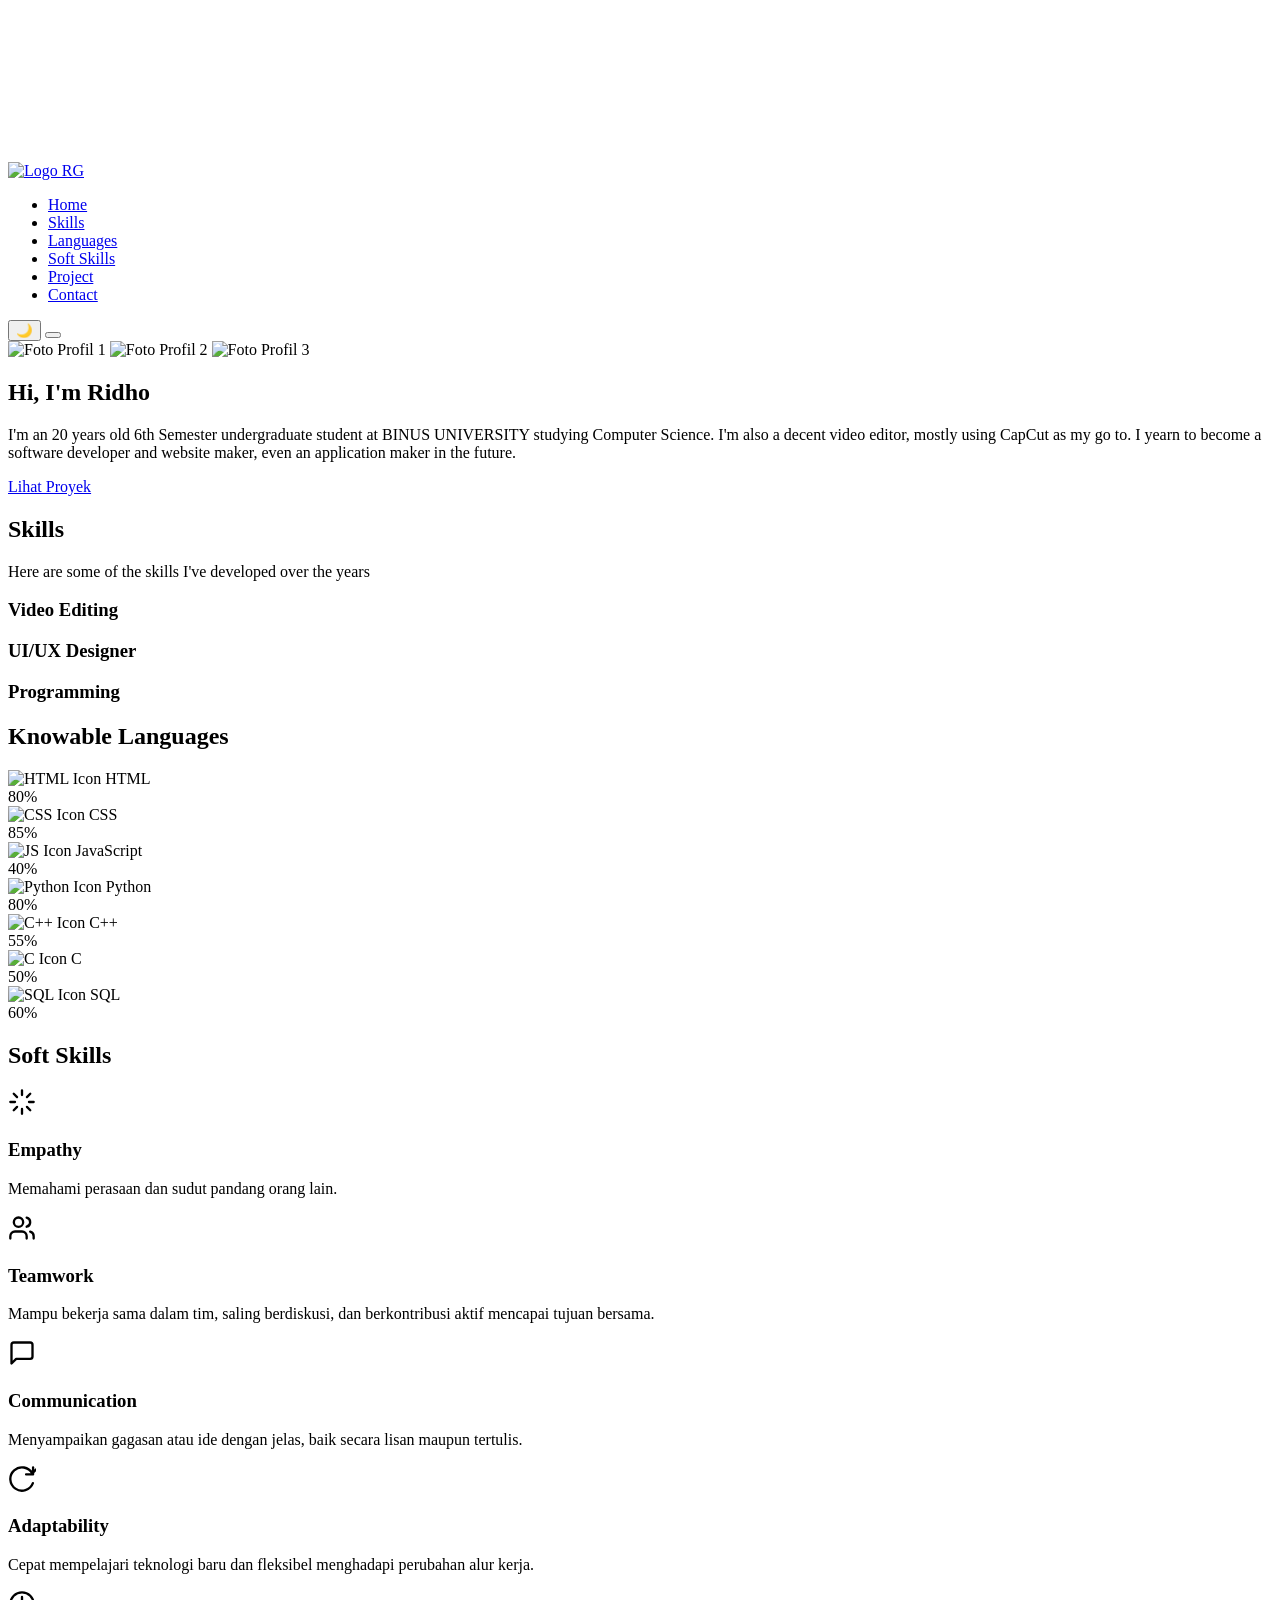
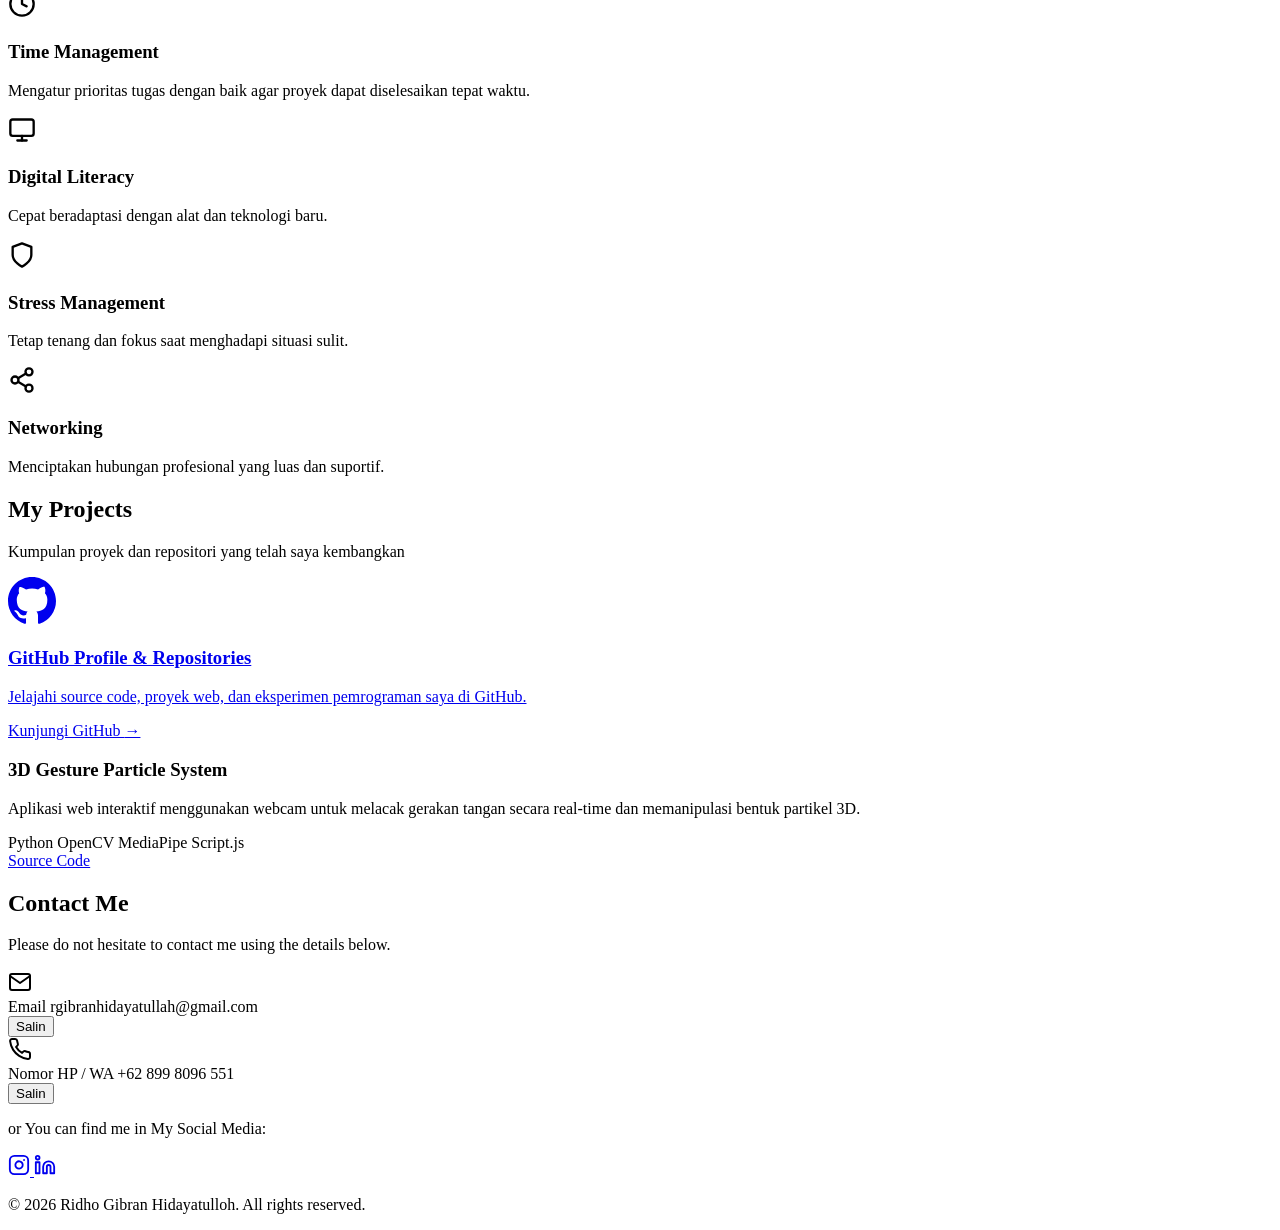
==== index.html @ fb64e838 "Add files via upload" ====
<!DOCTYPE html>
<html lang="id">
<head>
  <meta charset="UTF-8">
  <meta name="viewport" content="width=device-width, initial-scale=1.0">
  <title>Portofolio Ridho</title>
  
  <link rel="icon" type="image/png" href="/asset/logo background.png">
  <link rel="stylesheet" href="style.css">
</head>
<body>

  <canvas id="webgl-bg"></canvas>

  <nav class="navbar">
    <div class="logo">
      <a href="#home">
        <img src="/asset/logo background.png" alt="Logo RG" class="logo-img">
      </a>
    </div>

    <div class="nav-menu" id="nav-menu">
      <ul class="nav-links">
        <li><a href="#home" class="nav-item">Home</a></li>
        <li><a href="#skills" class="nav-item">Skills</a></li>
        <li><a href="#languages" class="nav-item">Languages</a></li>
        <li><a href="#soft-skills" class="nav-item">Soft Skills</a></li>
        <li><a href="#projects" class="nav-item">Project</a></li>
        <li><a href="#contact" class="nav-item">Contact</a></li>
      </ul>
    </div>

    <div class="nav-controls">
      <button id="theme-toggle" class="theme-btn" aria-label="Toggle Theme">🌙</button>
      <button class="hamburger" id="hamburger-btn" aria-label="Toggle Navigation">
        <span class="bar"></span>
        <span class="bar"></span>
        <span class="bar"></span>
      </button>
    </div>
  </nav>

  <section id="home" class="hero">
    <div class="hero-content">

      <div class="profile-slider-container">
      <div class="profile-slider" id="profile-slider">
        <img src="/asset/myfoto.jpeg" alt="Foto Profil 1" class="slider-img">
        <img src="/asset/myfotonature.jpeg" alt="Foto Profil 2" class="slider-img">
        <img src="/asset/myfototrip.jpeg" alt="Foto Profil 3" class="slider-img">
      </div>
    </div>

      <h1>Hi, I'm <span class="highlight">Ridho</span></h1>
      <p>I'm an 20 years old 6th Semester undergraduate
        student at <span class="highlight-binus">BINUS UNIVERSITY</span> studying Computer Science.
        I'm also a decent video editor, mostly using CapCut as my go to.
        I yearn to become a software developer and website maker, even an application maker in the future.
      </p>
      <a href="#projects" class="btn">Lihat Proyek</a>
    </div>
  </section>

  <section id="skills" class="skills-section">
    <div class="skills-header">
      <h2>Skills</h2>
      <p>Here are some of the skills I've developed over the years</p>
    </div>
    
    <div class="skills-grid">
      <div class="skill-card card-video-editing">
        <div class="card-overlay">
          <h3>Video Editing</h3>
        </div>
      </div>
      <div class="skill-card card-ui-ux-designer">
        <div class="card-overlay">
          <h3>UI/UX Designer</h3>
        </div>
      </div>
      <div class="skill-card card-programming">
        <div class="card-overlay">
          <h3>Programming</h3>
        </div>
      </div>
    </div>
  </section>

  <section id="languages" class="section">
    <div class="skills-header">
      <h2>Knowable Languages</h2>
    </div>

    <div class="lang-wrapper">
      <div class="lang-item">
        <div class="lang-info">
          <img src="/asset/HTML.png" alt="HTML Icon" class="lang-icon">
          <span class="lang-name">HTML</span>
        </div>
        <div class="lang-bar-bg">
          <div class="lang-bar-fill" style="width: 80%;"></div>
        </div>
        <span class="lang-percent">80%</span>
      </div>

      <div class="lang-item">
        <div class="lang-info">
          <img src="/asset/CSS.png" alt="CSS Icon" class="lang-icon">
          <span class="lang-name">CSS</span>
        </div>
        <div class="lang-bar-bg">
          <div class="lang-bar-fill" style="width: 85%;"></div>
        </div>
        <span class="lang-percent">85%</span>
      </div>
      
      <div class="lang-item">
        <div class="lang-info">
          <img src="/asset/JS.png" alt="JS Icon" class="lang-icon">
          <span class="lang-name">JavaScript</span>
        </div>
        <div class="lang-bar-bg">
          <div class="lang-bar-fill" style="width: 40%;"></div>
        </div>
        <span class="lang-percent">40%</span>
      </div>
      
      <div class="lang-item">
        <div class="lang-info">
          <img src="/asset/Python.png" alt="Python Icon" class="lang-icon">
          <span class="lang-name">Python</span>
        </div>
        <div class="lang-bar-bg">
          <div class="lang-bar-fill" style="width: 80%;"></div>
        </div>
        <span class="lang-percent">80%</span>
      </div>

      <div class="lang-item">
        <div class="lang-info">
          <img src="/asset/C++.png" alt="C++ Icon" class="lang-icon">
          <span class="lang-name">C++</span>
        </div>
        <div class="lang-bar-bg">
          <div class="lang-bar-fill" style="width: 55%;"></div>
        </div>
        <span class="lang-percent">55%</span>
      </div>

      <div class="lang-item">
        <div class="lang-info">
          <img src="/asset/C.png" alt="C Icon" class="lang-icon">
          <span class="lang-name">C</span>
        </div>
        <div class="lang-bar-bg">
          <div class="lang-bar-fill" style="width: 50%;"></div>
        </div>
        <span class="lang-percent">50%</span>
      </div>

      <div class="lang-item">
        <div class="lang-info">
          <img src="/asset/SQL.png" alt="SQL Icon" class="lang-icon">
          <span class="lang-name">SQL</span>
        </div>
        <div class="lang-bar-bg">
          <div class="lang-bar-fill" style="width: 60%;"></div>
        </div>
        <span class="lang-percent">60%</span>
      </div>
    </div>
  </section>

  <section id="soft-skills" class="section">
    <div class="skills-header">
      <h2>Soft Skills</h2>
    </div>

    <div class="soft-skills-container">
      <div class="soft-skill-card">
        <div class="soft-skill-icon">
          <svg xmlns="http://www.w3.org/2000/svg" width="28" height="28" viewBox="0 0 24 24" fill="none" stroke="currentColor" stroke-width="2" stroke-linecap="round" stroke-linejoin="round">
            <path d="M12 2v4M12 18v4M4.93 4.93l2.83 2.83M16.24 16.24l2.83 2.83M2 12h4M18 12h4M4.93 19.07l2.83-2.83M16.24 7.76l2.83-2.83"/>
          </svg>
        </div>
        <h3>Empathy</h3>
        <p>Memahami perasaan dan sudut pandang orang lain.</p>
      </div>

      <div class="soft-skill-card">
        <div class="soft-skill-icon">
          <svg xmlns="http://www.w3.org/2000/svg" width="28" height="28" viewBox="0 0 24 24" fill="none" stroke="currentColor" stroke-width="2" stroke-linecap="round" stroke-linejoin="round">
            <path d="M16 21v-2a4 4 0 0 0-4-4H6a4 4 0 0 0-4 4v2"/>
            <circle cx="9" cy="7" r="4"/>
            <path d="M22 21v-2a4 4 0 0 0-3-3.87"/>
            <path d="M16 3.13a4 4 0 0 1 0 7.75"/>
          </svg>
        </div>
        <h3>Teamwork</h3>
        <p>Mampu bekerja sama dalam tim, saling berdiskusi, dan berkontribusi aktif mencapai tujuan bersama.</p>
      </div>

      <div class="soft-skill-card">
        <div class="soft-skill-icon">
          <svg xmlns="http://www.w3.org/2000/svg" width="28" height="28" viewBox="0 0 24 24" fill="none" stroke="currentColor" stroke-width="2" stroke-linecap="round" stroke-linejoin="round">
            <path d="M21 15a2 2 0 0 1-2 2H7l-4 4V5a2 2 0 0 1 2-2h14a2 2 0 0 1 2 2z"/>
          </svg>
        </div>
        <h3>Communication</h3>
        <p>Menyampaikan gagasan atau ide dengan jelas, baik secara lisan maupun tertulis.</p>
      </div>

      <div class="soft-skill-card">
        <div class="soft-skill-icon">
          <svg xmlns="http://www.w3.org/2000/svg" width="28" height="28" viewBox="0 0 24 24" fill="none" stroke="currentColor" stroke-width="2" stroke-linecap="round" stroke-linejoin="round">
            <path d="M21.5 2v6h-6M21.34 15.57a10 10 0 1 1-.57-8.38l5.67-5.67"/>
          </svg>
        </div>
        <h3>Adaptability</h3>
        <p>Cepat mempelajari teknologi baru dan fleksibel menghadapi perubahan alur kerja.</p>
      </div>

      <div class="soft-skill-card">
        <div class="soft-skill-icon">
          <svg xmlns="http://www.w3.org/2000/svg" width="28" height="28" viewBox="0 0 24 24" fill="none" stroke="currentColor" stroke-width="2" stroke-linecap="round" stroke-linejoin="round">
            <circle cx="12" cy="12" r="10"/>
            <polyline points="12 6 12 12 16 14"/>
          </svg>
        </div>
        <h3>Time Management</h3>
        <p>Mengatur prioritas tugas dengan baik agar proyek dapat diselesaikan tepat waktu.</p>
      </div>

      <div class="soft-skill-card">
        <div class="soft-skill-icon">
          <svg xmlns="http://www.w3.org/2000/svg" width="28" height="28" viewBox="0 0 24 24" fill="none" stroke="currentColor" stroke-width="2" stroke-linecap="round" stroke-linejoin="round">
            <rect x="2" y="3" width="20" height="14" rx="2" ry="2"/>
            <line x1="8" y1="21" x2="16" y2="21"/>
            <line x1="12" y1="17" x2="12" y2="21"/>
          </svg>
        </div>
        <h3>Digital Literacy</h3>
        <p>Cepat beradaptasi dengan alat dan teknologi baru.</p>
      </div>

      <div class="soft-skill-card">
        <div class="soft-skill-icon">
          <svg xmlns="http://www.w3.org/2000/svg" width="28" height="28" viewBox="0 0 24 24" fill="none" stroke="currentColor" stroke-width="2" stroke-linecap="round" stroke-linejoin="round">
            <path d="M12 22s8-4 8-10V5l-8-3-8 3v7c0 6 8 10 8 10z"/>
          </svg>
        </div>
        <h3>Stress Management</h3>
        <p>Tetap tenang dan fokus saat menghadapi situasi sulit.</p>
      </div>

      <div class="soft-skill-card">
        <div class="soft-skill-icon">
          <svg xmlns="http://www.w3.org/2000/svg" width="28" height="28" viewBox="0 0 24 24" fill="none" stroke="currentColor" stroke-width="2" stroke-linecap="round" stroke-linejoin="round">
            <circle cx="18" cy="5" r="3"/>
            <circle cx="6" cy="12" r="3"/>
            <circle cx="18" cy="19" r="3"/>
            <line x1="8.59" y1="13.51" x2="15.42" y2="17.49"/>
            <line x1="15.41" y1="6.51" x2="8.59" y2="10.49"/>
          </svg>
        </div>
        <h3>Networking</h3>
        <p>Menciptakan hubungan profesional yang luas dan suportif.</p>
      </div>
    </div>
  </section>

  <section id="projects" class="projects-section">
    <div class="skills-header">
      <h2>My Projects</h2>
      <p>Kumpulan proyek dan repositori yang telah saya kembangkan</p>
    </div>

    <div class="projects-container">
      <a href="https://github.com/RidhoGibran" target="_blank" rel="noopener noreferrer" class="github-card">
        <div class="github-icon">
          <svg xmlns="http://www.w3.org/2000/svg" width="48" height="48" viewBox="0 0 24 24" fill="currentColor">
            <path d="M12 0C5.37 0 0 5.37 0 12c0 5.31 3.435 9.795 8.205 11.385.6.105.825-.255.825-.57 0-.285-.015-1.23-.015-2.235-3.015.555-3.795-.735-4.035-1.41-.135-.345-.72-1.41-1.23-1.695-.42-.225-1.02-.78-.015-.795.945-.015 1.62.87 1.845 1.23 1.08 1.815 2.805 1.305 3.495.99.105-.78.42-1.305.765-1.605-2.67-.3-5.46-1.335-5.46-5.925 0-1.305.465-2.385 1.23-3.225-.12-.3-.54-1.53.12-3.18 0 0 1.005-.315 3.3 1.23.96-.27 1.98-.405 3-.405s2.04.135 3 .405c2.295-1.56 3.3-1.23 3.3-1.23.66 1.65.24 2.88.12 3.18.765.84 1.23 1.905 1.23 3.225 0 4.605-2.805 5.625-5.475 5.925.435.375.81 1.095.81 2.22 0 1.605-.015 2.895-.015 3.3 0 .315.225.69.825.57A12.02 12.02 0 0024 12c0-6.63-5.37-12-12-12z"/>
          </svg>
        </div>
        <div class="github-info">
          <h3>GitHub Profile & Repositories</h3>
          <p>Jelajahi source code, proyek web, dan eksperimen pemrograman saya di GitHub.</p>
          <span class="btn-github">
            Kunjungi GitHub 
            <span class="arrow">&rarr;</span>
          </span>
        </div>
      </a>

    <div class="project-cards-grid">

      <!-- Proyek 1 -->
      <div class="project-card">
          <div class="project-details">
            <h3>3D Gesture Particle System</h3>
            <p>Aplikasi web interaktif menggunakan webcam untuk melacak gerakan tangan secara real-time dan memanipulasi bentuk partikel 3D.</p>
            <div class="project-tags">
              <span class="tag">Python</span>
              <span class="tag">OpenCV</span>
              <span class="tag">MediaPipe</span>
              <span class="tag">Script.js</span>
            </div>
            <div class="project-links">
              <a href="https://github.com/RidhoGibran/3D-Hand-Gesture-Motion.git" target="_blank" class="proj-link">Source Code</a>
            </div>
          </div>
        </div>


    </div>
    </div>
  </section>

  <section id="contact" class="contact-section">
    <div class="skills-header">
      <h2>Contact Me</h2>
      <p>Please do not hesitate to contact me using the details below.</p>
    </div>

    <div class="contact-container">
      <div class="contact-cards">
        <div class="contact-card">
          <div class="contact-icon">
            <svg xmlns="http://www.w3.org/2000/svg" width="24" height="24" viewBox="0 0 24 24" fill="none" stroke="currentColor" stroke-width="2" stroke-linecap="round" stroke-linejoin="round">
              <path d="M4 4h16c1.1 0 2 .9 2 2v12c0 1.1-.9 2-2 2H4c-1.1 0-2-.9-2-2V6c0-1.1.9-2 2-2z"/>
              <polyline points="22,6 12,13 2,6"/>
            </svg>
          </div>
          <div class="contact-detail">
            <span class="contact-label">Email</span>
            <span class="contact-value" id="email-text">rgibranhidayatullah@gmail.com</span>
          </div>
          <button class="copy-btn" onclick="copyToClipboard('email-text', this)">Salin</button>
        </div>

        <div class="contact-card">
          <div class="contact-icon">
            <svg xmlns="http://www.w3.org/2000/svg" width="24" height="24" viewBox="0 0 24 24" fill="none" stroke="currentColor" stroke-width="2" stroke-linecap="round" stroke-linejoin="round">
              <path d="M22 16.92v3a2 2 0 0 1-2.18 2 19.79 19.79 0 0 1-8.63-3.07 19.5 19.5 0 0 1-6-6 19.79 19.79 0 0 1-3.07-8.67A2 2 0 0 1 4.11 2h3a2 2 0 0 1 2 1.72 12.84 12.84 0 0 0 .7 2.81 2 2 0 0 1-.45 2.11L8.09 9.91a16 16 0 0 0 6 6l1.27-1.27a2 2 0 0 1 2.11-.45 12.84 12.84 0 0 0 2.81.7A2 2 0 0 1 22 16.92z"/>
            </svg>
          </div>
          <div class="contact-detail">
            <span class="contact-label">Nomor HP / WA</span>
            <span class="contact-value" id="phone-text">+62 899 8096 551</span>
          </div>
          <button class="copy-btn" onclick="copyToClipboard('phone-text', this)">Salin</button>
        </div>
      </div>

      <div class="social-wrapper">
        <p class="social-title">or You can find me in My Social Media:</p>
        <div class="social-links">
          <a href="https://www.instagram.com/ridho_gibh?igsi=MWtiaXhlY2tsN3E5Zw==" target="_blank" aria-label="Instagram" class="social-icon">
            <svg xmlns="http://www.w3.org/2000/svg" width="22" height="22" viewBox="0 0 24 24" fill="none" stroke="currentColor" stroke-width="2" stroke-linecap="round" stroke-linejoin="round">
              <rect x="2" y="2" width="20" height="20" rx="5" ry="5"/>
              <path d="M16 11.37A4 4 0 1 1 12.63 8 4 4 0 0 1 16 11.37z"/>
              <line x1="17.5" y1="6.5" x2="17.51" y2="6.5"/>
            </svg>
          </a>

          <a href="https://www.linkedin.com/in/ridho-gibran-hidayatulloh-a73887321?utm_source=share_via&utm_content=profile&utm_medium=member_android" target="_blank" aria-label="LinkedIn" class="social-icon">
            <svg xmlns="http://www.w3.org/2000/svg" width="22" height="22" viewBox="0 0 24 24" fill="none" stroke="currentColor" stroke-width="2" stroke-linecap="round" stroke-linejoin="round">
              <path d="M16 8a6 6 0 0 1 6 6v7h-4v-7a2 2 0 0 0-2-2 2 2 0 0 0-2 2v7h-4v-7a6 6 0 0 1 6-6z"/>
              <rect x="2" y="9" width="4" height="12"/>
              <circle cx="4" cy="4" r="2"/>
            </svg>
          </a>
        </div>
      </div>
    </div>
  </section>

  <footer class="footer">
    <div class="footer-content">
      <p>&copy; 2026 Ridho Gibran Hidayatulloh. All rights reserved.</p>
    </div>
  </footer>

  <script src="https://cdnjs.cloudflare.com/ajax/libs/three.js/r128/three.min.js"></script>
  <script src="script.js"></script>


</body>
</html>
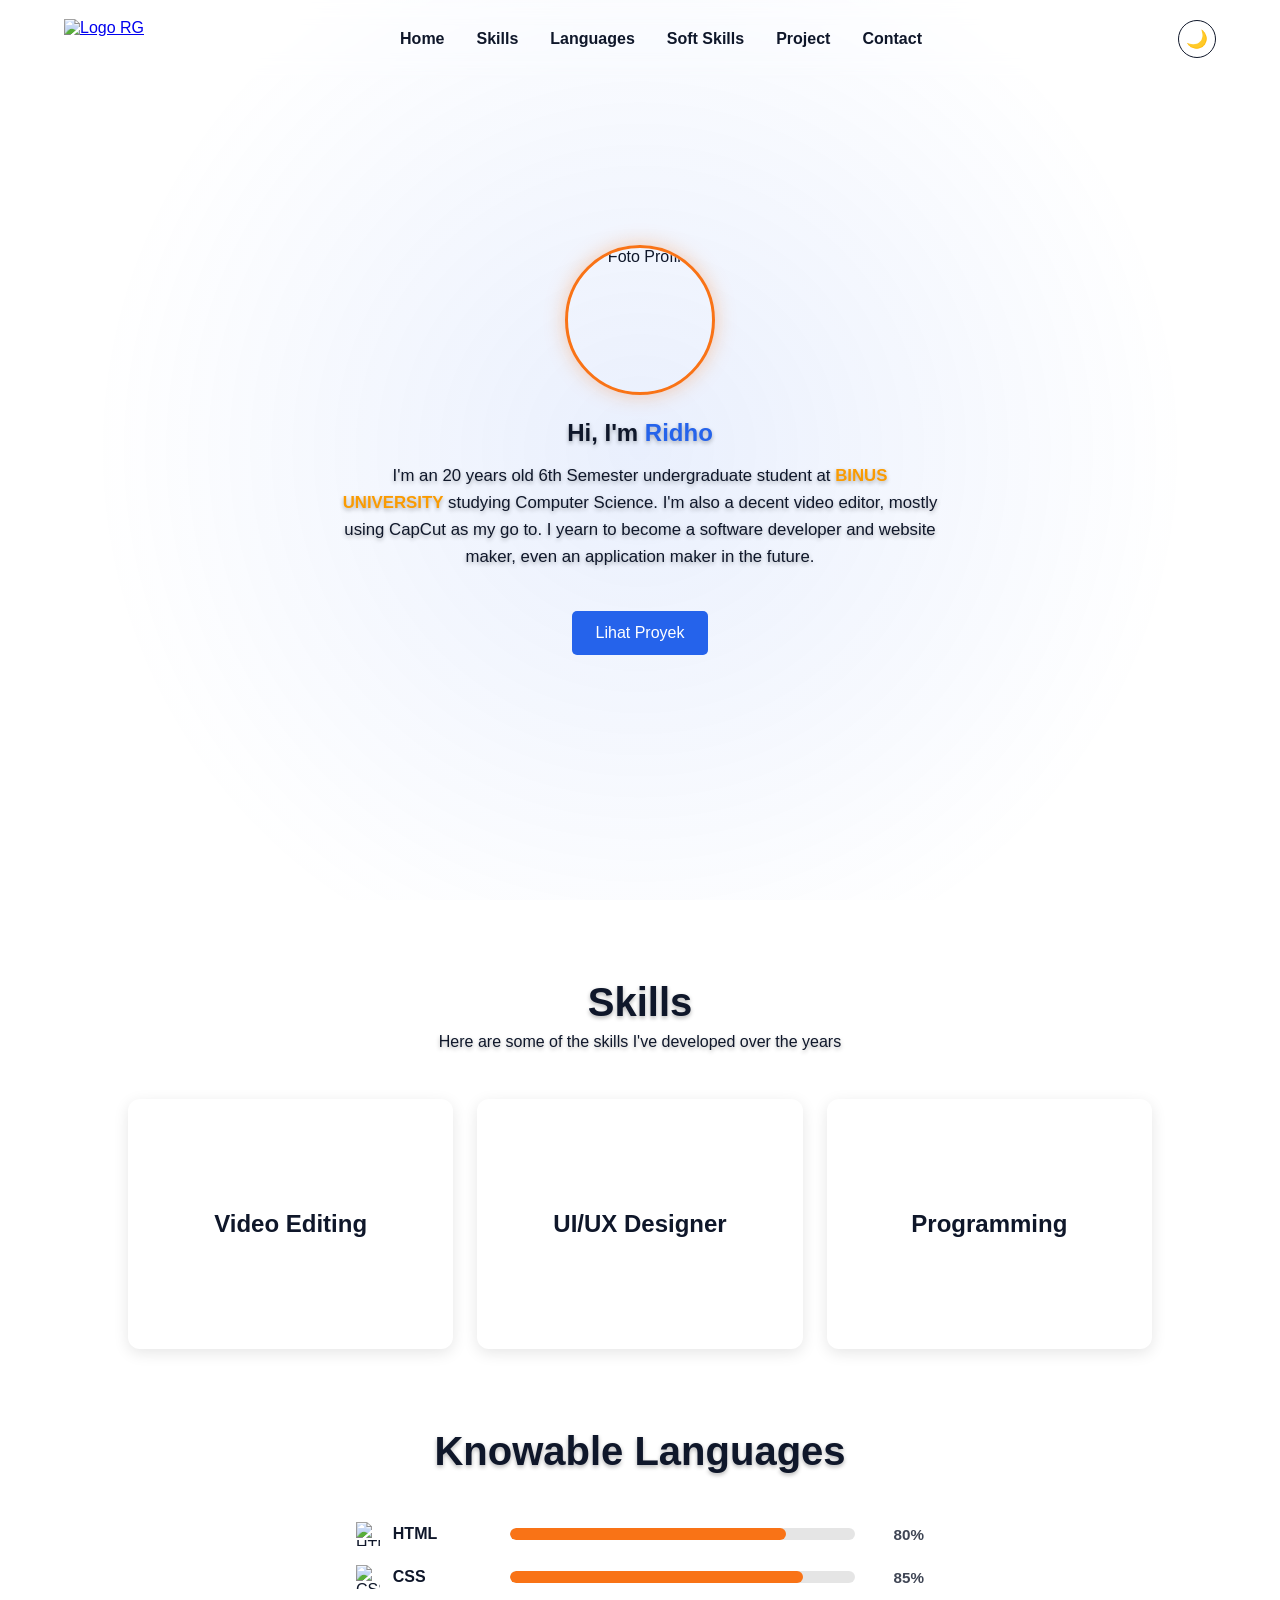
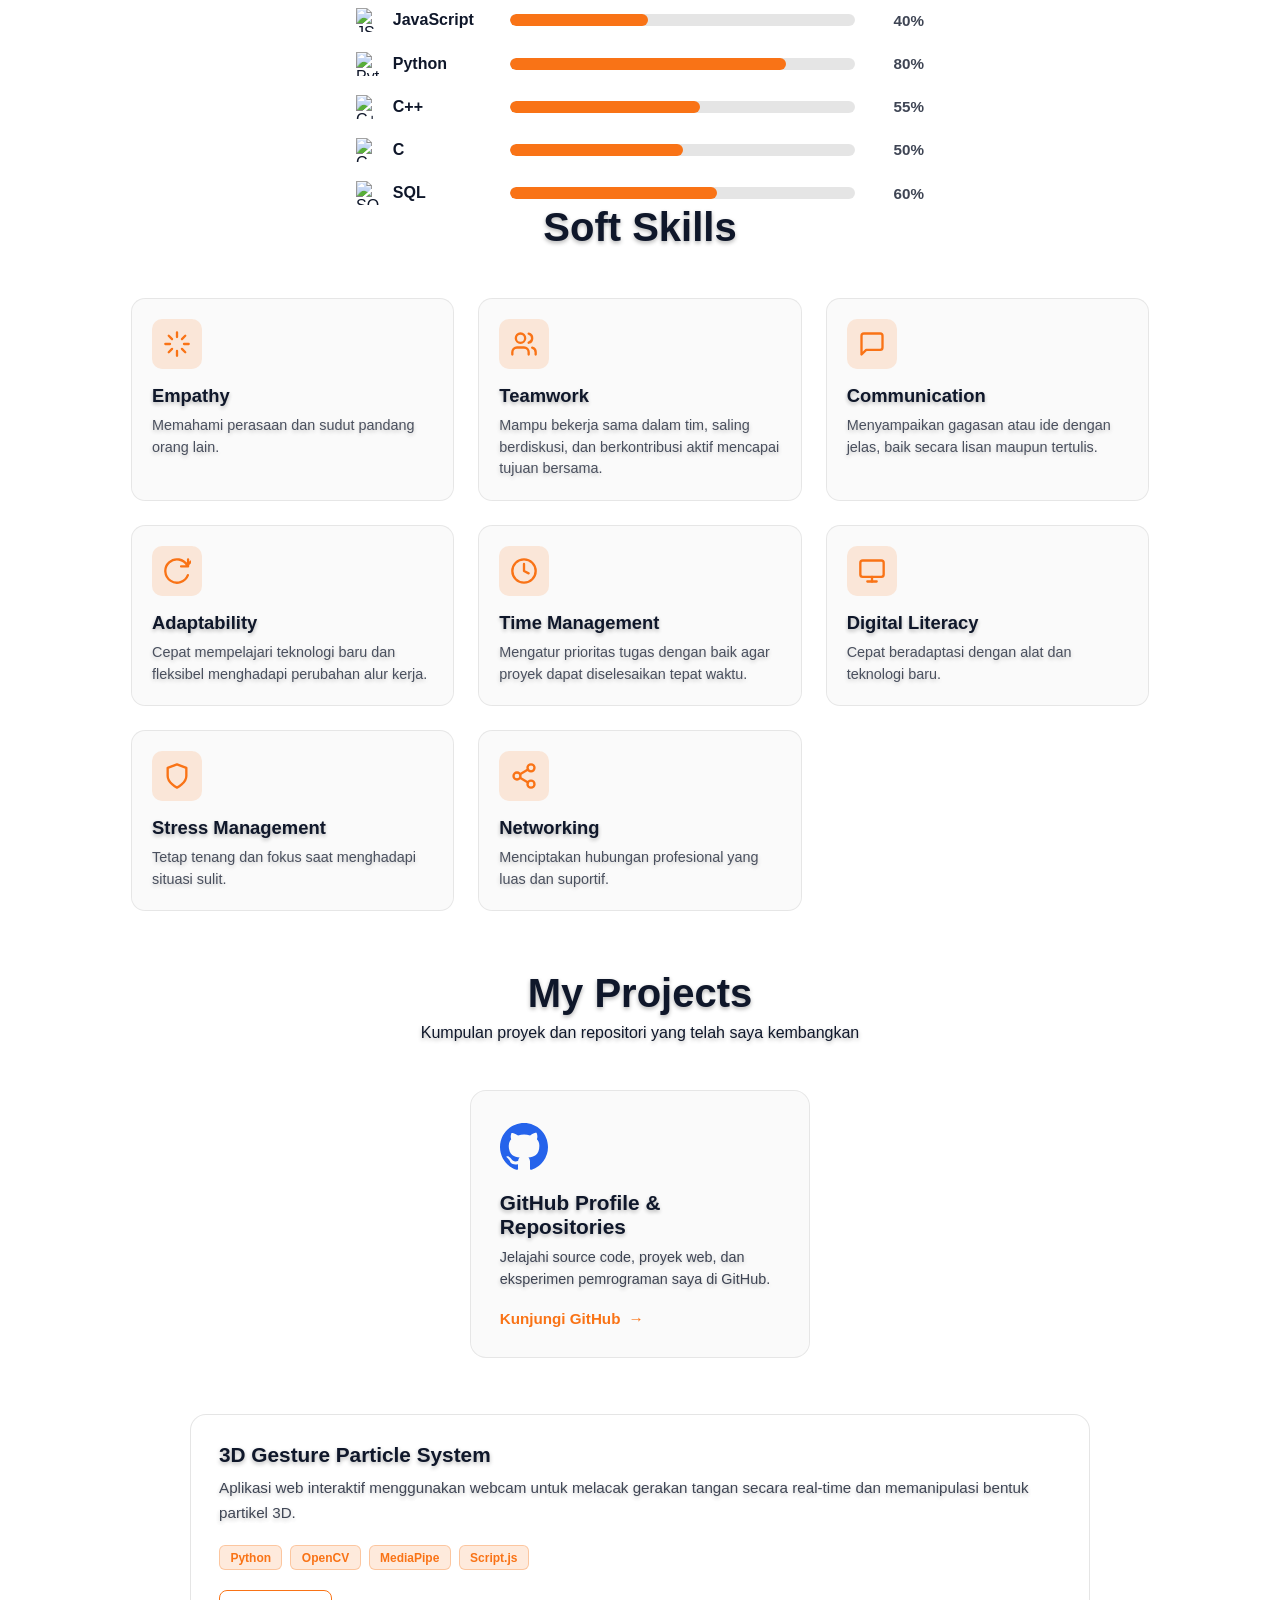
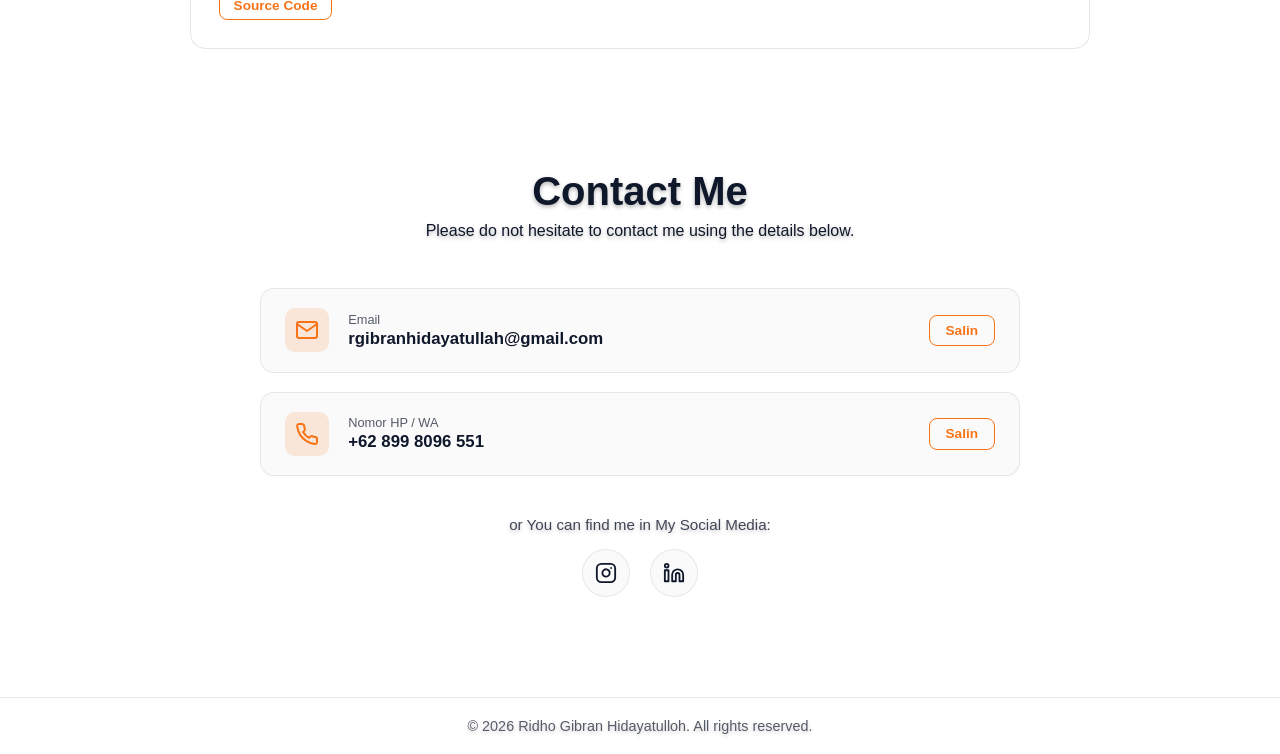
==== commit b2f01524: "Update index.html" ====
--- a/index.html
+++ b/index.html
@@ -6,7 +6,7 @@
   <title>Portofolio Ridho</title>
   
   <link rel="icon" type="image/png" href="/asset/logo background.png">
-  <link rel="stylesheet" href="style.css">
+  <link rel="stylesheet" href="css/style.css">
 </head>
 <body>
 
--- a/css/style.css
+++ b/css/style.css
@@ -0,0 +1,918 @@
+:root {
+  --text-color: #0f172a;
+  --card-bg: #ffffff;
+  --accent-color: #2563eb;
+  --bg-image: url('/asset/Light\ theme.png');
+  --nav-bg: rgba(15, 23, 42, 0.85);
+  --card-overlay-bg: rgba(255, 255, 255, 0.85); 
+  --card-text-color: #0f172a;
+}
+
+[data-theme="dark"] {
+  --bg-color: #0f172a !important;
+  --text-color: #f8fafc !important;
+  --card-bg: #1e293b !important;
+  --accent-color: #38bdf8 !important;
+  --bg-image: url('/asset/Dark\ theme.png');
+  --nav-bg: rgba(15, 23, 42, 0.85);
+  --card-overlay-bg: rgba(15, 23, 42, 0.75);  
+  --card-text-color: #ffffff;
+}
+
+* {
+  margin: 0;
+  padding: 0;
+  box-sizing: border-box;
+  font-family: 'Segoe UI', Tahoma, Geneva, Verdana, sans-serif;
+  transition: background-color 0.4s ease, color 0.4s ease, border-color 0.4s ease;
+}
+
+body {
+  background-color: var(--bg-color);
+  background-image: var(--bg-image) !important;
+  background-size: cover;      
+  background-position: center;  
+  background-attachment: fixed;
+  color: var(--text-color);
+  min-height: 100vh;
+  transition: background-color 0.3s ease-in-out;
+  margin: 0;
+  padding: 0;
+  overflow-x: hidden;
+}
+
+[data-theme="dark"] body {
+  background-image: linear-gradient(rgba(15, 23, 42, 0.88), rgba(15, 23, 42, 0.88)), url('/asset/Dark\ theme.png');
+}
+
+.profile-slider-container {
+  width: 150px;
+  height: 150px;
+  margin: 0 auto 1.5rem auto;
+  border-radius: 50%;
+  overflow: hidden;
+  border: 3px solid #f97316;
+  box-shadow: 0 0 20px rgba(249, 115, 22, 0.35);
+  position: relative;
+  transition: transform 0.3s ease, box-shadow 0.3s ease;
+}
+
+.profile-slider-container:hover {
+  transform: scale(1.05);
+  box-shadow: 0 0 30px rgba(249, 115, 22, 0.6);
+}
+
+.profile-slider {
+  display: flex;
+  width: 100%;
+  height: 100%;
+  transition: transform 0.6s ease-in-out;
+}
+
+.slider-img {
+  width: 150px;
+  height: 150px;
+  object-fit: cover;
+  flex-shrink: 0;
+}
+
+#webgl-bg {
+  position: fixed;
+  top: 0;
+  left: 0;
+  width: 100vw;
+  height: 100vh;
+  z-index: -1; 
+  pointer-events: none; 
+}
+
+section, .hero, .skills-section, .navbar {
+  position: relative;
+  z-index: 1; 
+  background-color: transparent !important;
+}
+
+h1, h2, h3, p {
+  text-shadow: 0 2px 4px rgba(0, 0, 0, 0.3);
+}
+
+.navbar {
+  position: fixed;
+  top: 0;
+  left: 0;
+  width: 100%;
+  display: flex;
+  justify-content: space-between;
+  align-items: center;
+  padding: 1.2rem 5%;
+  background: var(--nav-bg);
+  backdrop-filter: blur(10px);
+  z-index: 1000;
+}
+
+.logo-img {
+  height: 40px;
+  width: auto;
+  display: block;
+}
+
+.nav-links {
+  display: flex;
+  gap: 2rem;
+  list-style: none;
+}
+
+.nav-links a {
+  color: var(--text-color);
+  text-decoration: none;
+  font-size: 1rem;
+  font-weight: 600;
+  transition: color 0.2s;
+}
+
+.nav-links a:hover {
+  color: var(--accent-color);
+}
+
+.nav-controls {
+  display: flex;
+  align-items: center;
+  gap: 1rem;
+}
+
+.theme-btn {
+  background: transparent;
+  border: 1px solid var(--text-color);
+  color: var(--text-color);
+  width: 38px;
+  height: 38px;
+  border-radius: 50%;
+  cursor: pointer;
+  font-size: 1.1rem;
+  display: flex;
+  align-items: center;
+  justify-content: center;
+}
+
+.hamburger {
+  display: none;
+  flex-direction: column;
+  justify-content: space-around;
+  width: 30px;
+  height: 25px;
+  background: transparent;
+  border: none;
+  cursor: pointer;
+  padding: 0;
+}
+
+.hamburger .bar {
+  width: 100%;
+  height: 3px;
+  background-color: var(--text-color);
+  border-radius: 5px;
+  pointer-events: none;
+  transition: all 0.3s ease-in-out;
+}
+
+.hero {
+  height: 100vh;
+  display: flex;
+  align-items: center;
+  justify-content: center;
+  text-align: center;
+  padding: 0 1rem;
+  background: radial-gradient(circle at center, rgba(37, 99, 235, 0.1) 0%, transparent 70%);
+}
+
+.hero-content {
+  max-width: 700px; 
+  margin: 0 auto;  
+  padding: 0 1.5rem;
+  text-align: center;
+}
+
+.hero-content p {
+  max-width: 600px;  
+  margin: 1rem auto 1.5rem auto; 
+  line-height: 1.6; 
+  font-size: 1.05rem;
+}
+
+[data-theme="dark"] .hero {
+  background: radial-gradient(circle at center, rgba(56, 189, 248, 0.15) 0%, transparent 70%);
+}
+
+.highlight {
+  color: var(--accent-color);
+}
+
+.highlight-binus {
+  color: #fa9b01;
+  font-weight: 700;
+}
+
+.btn {
+  display: inline-block;
+  background: var(--accent-color);
+  color: #fff;
+  padding: 0.8rem 1.5rem;
+  text-decoration: none;
+  border-radius: 5px;
+  margin-top: 1rem;
+}
+
+.skills-section {
+  padding: 5rem 10%;
+}
+
+.skills-header {
+  text-align: center;
+  margin-bottom: 3rem;
+}
+
+.skills-header h2 {
+  font-size: 2.5rem;
+  margin-bottom: 0.5rem;
+}
+
+.skills-grid {
+  display: grid;
+  grid-template-columns: repeat(auto-fit, minmax(250px, 1fr));
+  gap: 1.5rem;
+}
+
+.skill-card {
+  height: 250px;
+  border-radius: 12px;
+  overflow: hidden;
+  position: relative;
+  background-size: cover;
+  background-position: center;
+  cursor: pointer;
+  border: 2px solid transparent;
+  box-shadow: 0 4px 15px rgba(0, 0, 0, 0.1);
+  transition: transform 0.3s ease, border-color 0.3s ease, box-shadow 0.3s ease;
+}
+
+.skill-card::before {
+  content: '';
+  position: absolute;
+  top: 0; left: 0; right: 0; bottom: 0;
+  background-image: inherit;
+  background-size: cover;
+  background-position: center;
+  transition: transform 0.4s ease;
+  z-index: 1;
+}
+
+.skill-card:hover::before {
+  transform: scale(1.08); 
+}
+
+.skill-card:hover {
+  transform: translateY(-8px); 
+  border-color: var(--accent-color);
+  box-shadow: 0 0 20px var(--accent-color), 0 10px 25px rgba(0, 0, 0, 0.2);
+}
+
+[data-theme="dark"] .skill-card {
+  box-shadow: 0 4px 15px rgba(0, 0, 0, 0.4);
+  border: 1px solid rgb(190, 190, 190);
+}
+
+[data-theme="dark"] .skill-card:hover {
+  box-shadow: 0 0 25px rgba(56, 189, 248, 0.6), 0 10px 30px rgba(0, 0, 0, 0.5);
+}
+
+.card-video-editing { background-image: url('/asset/Video\ Editing.png'); }
+.card-ui-ux-designer { background-image: url('/asset/UI\ UX\ Design.png'); }
+.card-programming { background-image: url('/asset/Programming.jpg'); }
+
+.card-overlay {
+  width: 100%;
+  height: 100%;
+  background: rgba(255, 255, 255, 0.25);
+  backdrop-filter: blur(2px);
+  position: relative;
+  display: flex;
+  justify-content: center;
+  align-items: center;
+  transition: background 0.3s ease, backdrop-filter 0.3s ease;  
+  z-index: 2;
+}
+
+.card-overlay h3 {
+  font-size: 1.5rem;
+  font-weight: 700;
+  color: #0f172a;
+  text-align: center;
+  text-shadow: 0 0 10px rgba(255, 255, 255, 0.9), 0 2px 4px rgba(255, 255, 255, 0.8);
+  transition: color 0.3s ease, text-shadow 0.3s ease;
+}
+
+[data-theme="dark"] .card-overlay h3 {
+  color: #ffffff !important; 
+}
+
+.lang-wrapper {
+  max-width: 600px;
+  margin: 2rem auto 0 auto;
+  padding: 0 1rem;
+  display: flex;
+  flex-direction: column;
+  gap: 1.2rem;
+}
+
+.lang-item {
+  display: flex;
+  align-items: center;
+  gap: 1.5rem;
+}
+
+.lang-info {
+  width: 130px;
+  display: flex;
+  align-items: center;
+  gap: 0.8rem;
+  flex-shrink: 0;
+}
+
+.lang-icon {
+  width: 24px;
+  height: 24px;
+  object-fit: contain;
+}
+
+.lang-name {
+  font-weight: 700;
+  font-size: 1rem;
+  color: var(--text-color);
+}
+
+.lang-bar-bg {
+  flex-grow: 1;
+  height: 12px;
+  background-color: rgba(255, 255, 255, 0.1);
+  border-radius: 20px;
+  overflow: hidden;
+}
+
+body:not([data-theme="dark"]) .lang-bar-bg {
+  background-color: rgba(0, 0, 0, 0.1);
+}
+
+.lang-bar-fill {
+  height: 100%;
+  background-color: #f97316; 
+  border-radius: 20px;
+  transition: width 1s ease-in-out;
+}
+
+.lang-percent {
+  width: 45px;
+  text-align: right;
+  font-weight: 600;
+  font-size: 0.95rem;
+  color: var(--text-color);
+  opacity: 0.8;
+  flex-shrink: 0;
+}
+
+.soft-skills-container {
+  max-width: 1050px;
+  margin: 2.5rem auto 0 auto;
+  display: grid;
+  grid-template-columns: repeat(auto-fit, minmax(240px, 1fr));
+  gap: 1.5rem;
+  padding: 0 1rem;
+}
+
+.soft-skill-card {
+  background: rgba(255, 255, 255, 0.03);
+  border: 1px solid rgba(255, 255, 255, 0.08);
+  border-radius: 14px;
+  padding: 1.25rem;
+  transition: all 0.3s ease;
+  display: flex;
+  flex-direction: column;
+  align-items: flex-start;
+}
+
+.soft-skill-card:hover {
+  transform: translateY(-5px);
+  border-color: rgba(249, 115, 22, 0.5); 
+  box-shadow: 0 10px 25px -5px rgba(249, 115, 22, 0.15);
+}
+
+.soft-skill-icon {
+  width: 50px;
+  height: 50px;
+  background-color: rgba(249, 115, 22, 0.15);
+  color: #f97316;
+  border-radius: 10px;
+  display: flex;
+  align-items: center;
+  justify-content: center;
+  margin-bottom: 1rem;
+}
+
+.soft-skill-card h3 {
+  font-size: 1.15rem;
+  font-weight: 700;
+  margin-bottom: 0.5rem;
+  color: var(--text-color);
+}
+
+.soft-skill-card p {
+  font-size: 0.9rem;
+  line-height: 1.5;
+  color: var(--text-color);
+  opacity: 0.75;
+}
+
+body:not([data-theme="dark"]) .soft-skill-card {
+  background: rgba(0, 0, 0, 0.02);
+  border: 1px solid rgba(0, 0, 0, 0.08);
+}
+
+body:not([data-theme="dark"]) .soft-skill-card:hover {
+  background: #ffffff;
+  border-color: #f97316;
+  box-shadow: 0 10px 20px rgba(0, 0, 0, 0.08);
+}
+
+.projects-section {
+  max-width: 1050px;
+  margin: 0 auto;
+  padding: 60px 20px;
+  position: relative;
+  z-index: 1;
+  display: block !important;
+}
+
+.projects-container {
+ display: flex;
+  flex-wrap: wrap;
+  justify-content: center; 
+  gap: 1.5rem;
+  margin-top: 2rem;
+  align-items: stretch;
+}
+
+.github-card {
+  flex: 0 1 340px;
+  position: relative;
+  overflow: hidden; 
+  display: flex;
+  flex-direction: column;
+  justify-content: space-between;
+  background: var(--card-bg, rgba(255, 255, 255, 0.03));
+  border: 1px solid rgba(255, 255, 255, 0.08);
+  padding: 2rem 1.8rem 1.8rem 1.8rem;
+  border-radius: 16px;
+  text-decoration: none;
+  color: inherit;
+  transition: transform 0.3s ease, box-shadow 0.3s ease, border-color 0.3s ease;
+}
+
+.github-icon {
+  color: var(--accent-color, #ffffff);
+  margin-bottom: 1rem;
+  transition: transform 0.3s ease;
+  transform-origin: center;
+}
+
+.github-info h3 {
+  margin-bottom: 0.5rem;
+  font-size: 1.3rem;
+  color: var(--text-color);
+}
+
+.github-info p {
+  margin-bottom: 1.2rem;
+  font-size: 0.9rem;
+  color: var(--text-color);
+  opacity: 0.8;
+  line-height: 1.5;
+}
+
+.btn-github {
+  display: inline-flex;
+  align-items: center;
+  gap: 8px;
+  font-weight: 700;
+  font-size: 0.95rem;
+  color: #f97316;
+}
+
+.btn-github .arrow {
+  transition: transform 0.3s ease;
+}
+
+.github-card:hover {
+  transform: translateY(-5px);
+  border-color: #f97316;
+  box-shadow: 0 10px 25px -5px rgba(249, 115, 22, 0.2);
+}
+
+
+.github-card:hover .github-icon {
+  transform: scale(1.15);
+}
+
+.github-card:hover .btn-github .arrow {
+  transform: translateX(5px);
+}
+
+.projects-grid {
+  flex: 2 1 450px;
+  display: grid;
+  grid-template-columns: repeat(auto-fit, minmax(200px, 1fr));
+  gap: 1.2rem;
+}
+
+.project-item-card {
+  background: var(--card-bg, rgba(255, 255, 255, 0.03));
+  border: 1px solid rgba(255, 255, 255, 0.08);
+  border-radius: 14px;
+  padding: 1.2rem;
+  text-decoration: none;
+  color: var(--text-color);
+  display: flex;
+  flex-direction: column;
+  justify-content: space-between;
+  transition: transform 0.3s ease, border-color 0.3s ease, box-shadow 0.3s ease;
+}
+
+.project-item-card:hover {
+  transform: translateY(-4px);
+  border-color: #f97316;
+  box-shadow: 0 8px 20px -5px rgba(249, 115, 22, 0.2);
+}
+
+.project-header {
+  display: flex;
+  justify-content: space-between;
+  align-items: center;
+  margin-bottom: 0.8rem;
+}
+
+.project-tag {
+  font-size: 0.75rem;
+  font-weight: 600;
+  padding: 0.25rem 0.6rem;
+  background: rgba(249, 115, 22, 0.15);
+  color: #f97316;
+  border-radius: 6px;
+}
+
+.link-icon {
+  font-weight: bold;
+  opacity: 0.7;
+}
+
+.project-item-card h3 {
+  font-size: 1.05rem;
+  font-weight: 700;
+  margin-bottom: 0.4rem;
+}
+
+.project-item-card p {
+  font-size: 0.85rem;
+  opacity: 0.75;
+  line-height: 1.4;
+}
+
+body:not([data-theme="dark"]) .github-card,
+body:not([data-theme="dark"]) .project-item-card {
+  background: rgba(0, 0, 0, 0.02);
+  border-color: rgba(0, 0, 0, 0.08);
+}
+
+.contact-section {
+  max-width: 800px;
+  margin: 0 auto;
+  padding: 60px 20px;
+  position: relative;
+  z-index: 1;
+}
+
+.contact-container {
+  display: flex;
+  flex-direction: column;
+  gap: 2.5rem;
+  margin-top: 2rem;
+}
+
+.contact-cards {
+  display: flex;
+  flex-direction: column;
+  gap: 1.2rem;
+}
+
+.contact-card {
+  display: flex;
+  align-items: center;
+  justify-content: space-between;
+  background: var(--card-bg, rgba(255, 255, 255, 0.03));
+  border: 1px solid rgba(255, 255, 255, 0.08);
+  padding: 1.2rem 1.5rem;
+  border-radius: 14px;
+  transition: transform 0.3s ease, border-color 0.3s ease, box-shadow 0.3s ease;
+}
+
+.contact-card:hover {
+  transform: translateY(-3px);
+  border-color: #f97316;
+  box-shadow: 0 8px 20px -5px rgba(249, 115, 22, 0.15);
+}
+
+.contact-icon {
+  width: 44px;
+  height: 44px;
+  background-color: rgba(249, 115, 22, 0.15);
+  color: #f97316;
+  border-radius: 10px;
+  display: flex;
+  align-items: center;
+  justify-content: center;
+  flex-shrink: 0;
+}
+
+.contact-detail {
+  display: flex;
+  flex-direction: column;
+  flex-grow: 1;
+  margin: 0 1.2rem;
+}
+
+.contact-label {
+  font-size: 0.8rem;
+  opacity: 0.7;
+  margin-bottom: 2px;
+}
+
+.contact-value {
+  font-size: 1.05rem;
+  font-weight: 600;
+  color: var(--text-color);
+}
+
+.copy-btn {
+  background: transparent;
+  border: 1px solid #f97316;
+  color: #f97316;
+  padding: 0.45rem 1rem;
+  border-radius: 8px;
+  font-weight: 600;
+  font-size: 0.85rem;
+  cursor: pointer;
+  transition: all 0.2s ease;
+}
+
+.copy-btn:hover {
+  background: #f97316;
+  color: #ffffff;
+}
+
+.social-wrapper {
+  text-align: center;
+  display: flex;
+  flex-direction: column;
+  align-items: center;
+  gap: 1rem;
+}
+
+.social-title {
+  font-size: 0.95rem;
+  opacity: 0.8;
+}
+
+.social-links {
+  display: flex;
+  gap: 1.2rem;
+}
+
+.social-icon {
+  width: 48px;
+  height: 48px;
+  border-radius: 50%;
+  background: var(--card-bg, rgba(255, 255, 255, 0.03));
+  border: 1px solid rgba(255, 255, 255, 0.08);
+  color: var(--text-color);
+  display: flex;
+  align-items: center;
+  justify-content: center;
+  text-decoration: none;
+  transition: all 0.3s ease;
+}
+
+.social-icon:hover {
+  color: #f97316;
+  border-color: #f97316;
+  transform: translateY(-4px);
+  box-shadow: 0 6px 15px -3px rgba(249, 115, 22, 0.25);
+}
+
+body:not([data-theme="dark"]) .contact-card,
+body:not([data-theme="dark"]) .social-icon {
+  background: rgba(0, 0, 0, 0.02);
+  border-color: rgba(0, 0, 0, 0.08);
+}
+
+.footer {
+  width: 100%;
+  padding: 20px 0;
+  margin-top: 40px;
+  border-top: 1px solid rgba(255, 255, 255, 0.08);
+  text-align: center;
+  position: relative;
+  z-index: 1;
+}
+
+.footer-content p {
+  font-size: 0.9rem;
+  opacity: 0.7;
+  color: var(--text-color);
+  margin: 0;
+}
+
+body:not([data-theme="dark"]) .footer {
+  border-top-color: rgba(0, 0, 0, 0.08);
+}
+
+.project-cards-grid {
+  display: grid;
+  grid-template-columns: repeat(auto-fit, minmax(300px, 1fr));
+  gap: 1.5rem;
+  width: 100%;
+  max-width: 900px;
+  margin: 2rem auto 0 auto;
+}
+
+.project-card {
+  background: rgba(255, 255, 255, 0.05);
+  backdrop-filter: blur(10px);
+  border: 1px solid rgba(255, 255, 255, 0.1);
+  border-radius: 16px;
+  padding: 1.75rem;
+  display: flex;
+  flex-direction: column;
+  transition: transform 0.3s ease, box-shadow 0.3s ease, border-color 0.3s ease;
+}
+
+.project-card:hover {
+  transform: translateY(-5px);
+  border-color: rgba(249, 115, 22, 0.5);
+  box-shadow: 0 10px 25px rgba(249, 115, 22, 0.2);
+}
+
+.project-img-wrapper {
+  width: 100%;
+  height: 180px;
+  overflow: hidden;
+  position: relative;
+}
+
+.project-img {
+  width: 100%;
+  height: 100%;
+  object-fit: cover;
+  filter: blur(4px);
+  transform: scale(1.05); 
+  transition: filter 0.4s ease, transform 0.4s ease;
+}
+
+.project-card:hover .project-img {
+  filter: blur(0px);
+  transform: scale(1.1);
+}
+
+.project-details {
+  display: flex;
+  flex-direction: column;
+  height: 100%;
+}
+
+.project-details h3 {
+  font-size: 1.3rem;
+  color: var(--text-color, #ffffff);
+  margin-bottom: 0.6rem;
+}
+
+.project-details p {
+  font-size: 0.95rem;
+  opacity: 0.8;
+  color: var(--text-color, #cccccc);
+  line-height: 1.6;
+  margin-bottom: 1.25rem;
+  flex-grow: 1;
+}
+
+.project-tags {
+  display: flex;
+  flex-wrap: wrap;
+  gap: 0.5rem;
+  margin-bottom: 1.25rem;
+}
+
+.tag {
+  background: rgba(249, 115, 22, 0.15);
+  color: #f97316;
+  font-size: 0.75rem;
+  padding: 0.3rem 0.65rem;
+  border-radius: 6px;
+  font-weight: 600;
+  border: 1px solid rgba(249, 115, 22, 0.3);
+}
+
+.project-links {
+  display: flex;
+  gap: 0.75rem;
+}
+
+.proj-link {
+  display: inline-block;
+  font-size: 0.85rem;
+  font-weight: 600;
+  color: #f97316;
+  text-decoration: none;
+  padding: 0.4rem 0.85rem;
+  border: 1px solid #f97316;
+  border-radius: 8px;
+  transition: background 0.3s ease, color 0.3s ease;
+}
+
+.proj-link:hover {
+  background: #f97316;
+  color: #ffffff;
+}
+
+body:not([data-theme="dark"]) .project-card {
+  background: rgba(255, 255, 255, 0.7);
+  border-color: rgba(0, 0, 0, 0.1);
+}
+
+@media (max-width: 768px) {
+  .hamburger {
+    display: flex; 
+  }
+
+  .hamburger.active .bar:nth-child(1) {
+    transform: translateY(8.5px) rotate(45deg);
+  }
+
+  .hamburger.active .bar:nth-child(2) {
+    opacity: 0;
+  }
+
+  .hamburger.active .bar:nth-child(3) {
+    transform: translateY(-8.5px) rotate(-45deg);
+  }
+
+  .nav-menu {
+    position: fixed;
+    top: 0;
+    right: -100%;
+    width: 70%;
+    max-width: 280px;
+    height: 100vh;
+    background-color: var(--card-bg);
+    display: flex;
+    justify-content: center;
+    align-items: center;
+    box-shadow: -5px 0 15px rgba(0, 0, 0, 0.2);
+    transition: right 0.4s ease;
+    z-index: 999;
+  }
+
+  .nav-menu.active {
+    right: 0;
+  }
+
+  .nav-links {
+    flex-direction: column;
+    align-items: center;
+    gap: 2.5rem;
+  }
+
+  .nav-links a {
+    font-size: 1.2rem;
+  }
+}
+
+@media (max-width: 600px) {
+  .projects-container {
+    flex-direction: column;
+  }
+
+  .github-card {
+    text-align: center;
+    align-items: center;
+  }
+
+  .github-info {
+    text-align: center;
+  }
+}
